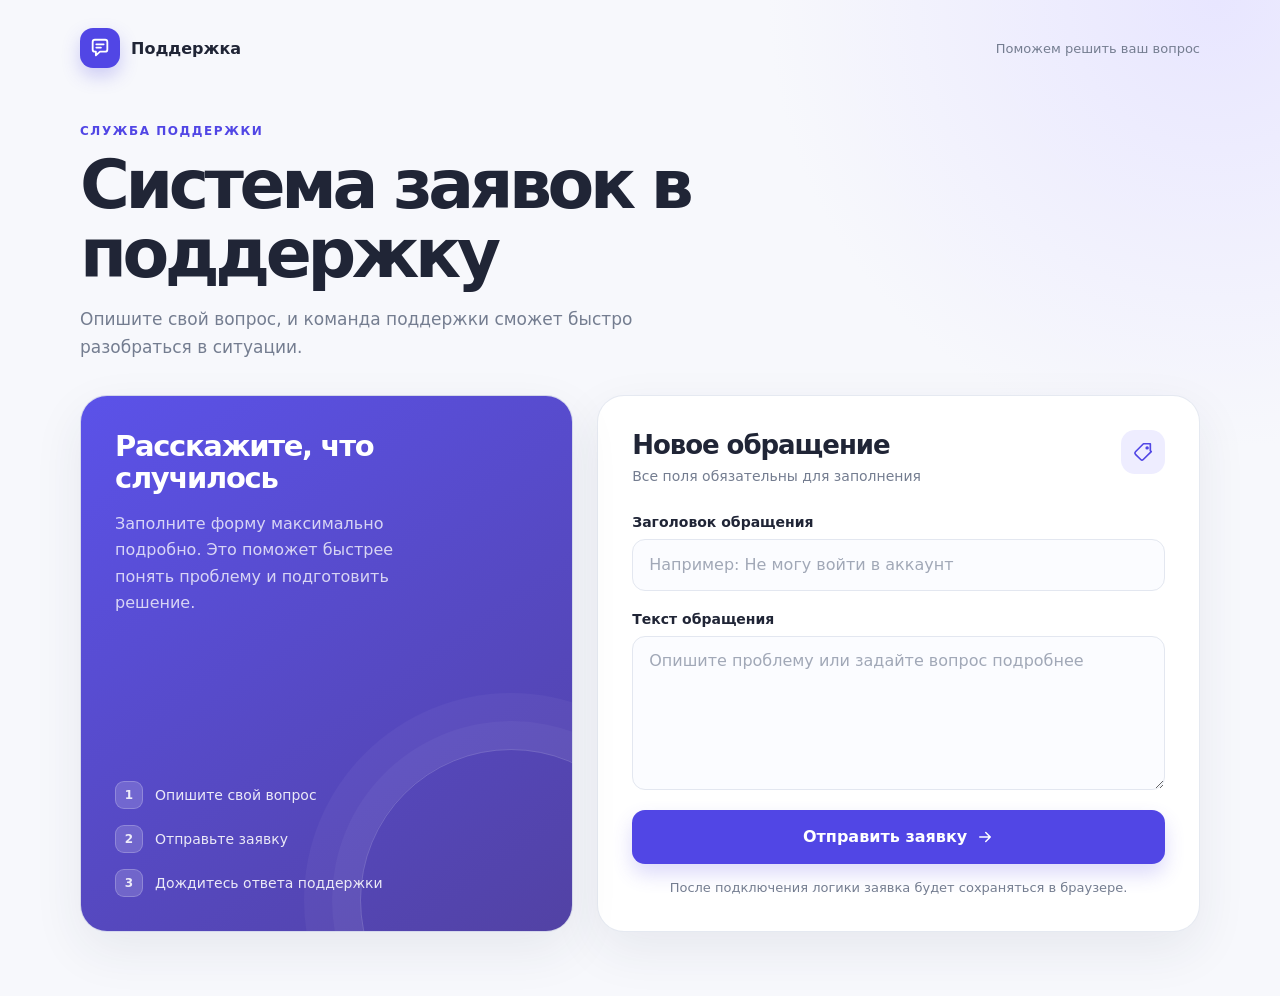
==== front/index.html @ a532d06b "front: main screen done" ====
<!doctype html>
<html lang="ru">
<head>
    <meta charset="UTF-8">
    <meta name="viewport" content="width=device-width, initial-scale=1.0">
    <meta name="theme-color" content="#f7f8fc">
    <link rel="stylesheet" href="css/style.css">
    <title>Система заявок в поддержку</title>
</head>
<body>
<div class="page">
    <header class="header">
        <a class="brand" href="#main-page" aria-label="Перейти на главную">
            <span class="brand-mark" aria-hidden="true">
                <svg viewBox="0 0 24 24" fill="none" stroke="currentColor" stroke-width="2" stroke-linecap="round" stroke-linejoin="round">
                    <path d="M4 5.5A2.5 2.5 0 0 1 6.5 3h11A2.5 2.5 0 0 1 20 5.5v8a2.5 2.5 0 0 1-2.5 2.5H12l-4.5 4v-4h-1A2.5 2.5 0 0 1 4 13.5v-8Z"></path>
                    <path d="M8 8h8M8 11.5h5"></path>
                </svg>
            </span>
            <span>Поддержка</span>
        </a>
        <span class="header-note">Поможем решить ваш вопрос</span>
    </header>

    <main id="main-page">
        <section aria-labelledby="page-title">
            <div class="hero">
                <p class="eyebrow">Служба поддержки</p>
                <h1 id="page-title">Система заявок в поддержку</h1>
                <p class="hero-description">Опишите свой вопрос, и команда поддержки сможет быстро разобраться в ситуации.</p>
            </div>

            <div class="client-grid">
                <aside class="info-panel">
                    <div>
                        <h2>Расскажите, что случилось</h2>
                        <p>Заполните форму максимально подробно. Это поможет быстрее понять проблему и подготовить решение.</p>
                    </div>
                    <div class="steps" aria-label="Порядок отправки обращения">
                        <div class="step"><span class="step-number">1</span><span>Опишите свой вопрос</span></div>
                        <div class="step"><span class="step-number">2</span><span>Отправьте заявку</span></div>
                        <div class="step"><span class="step-number">3</span><span>Дождитесь ответа поддержки</span></div>
                    </div>
                </aside>

                <section class="form-panel" aria-labelledby="form-title">
                    <div class="form-heading">
                        <div>
                            <h2 id="form-title">Новое обращение</h2>
                            <p>Все поля обязательны для заполнения</p>
                        </div>
                        <span class="form-icon" aria-hidden="true">
                            <svg viewBox="0 0 24 24" fill="none" stroke="currentColor" stroke-width="1.8" stroke-linecap="round" stroke-linejoin="round">
                                <path d="m21 11.5-8.7 8.7a2 2 0 0 1-2.8 0l-5.7-5.7a2 2 0 0 1 0-2.8L12.5 3H20v7.5Z"></path>
                                <circle cx="16.5" cy="7.5" r="1"></circle>
                            </svg>
                        </span>
                    </div>

                    <form id="ticket-form" action="#" method="post">
                        <div class="field">
                            <label for="ticket-title">Заголовок обращения</label>
                            <input id="ticket-title" name="title" type="text" maxlength="120" placeholder="Например: Не могу войти в аккаунт" autocomplete="off" required>
                        </div>

                        <div class="field">
                            <label for="ticket-description">Текст обращения</label>
                            <textarea id="ticket-description" name="description" maxlength="2000" placeholder="Опишите проблему или задайте вопрос подробнее" required></textarea>
                        </div>

                        <button class="primary-button" type="submit">
                            <span>Отправить заявку</span>
                            <svg viewBox="0 0 24 24" fill="none" stroke="currentColor" stroke-width="2" stroke-linecap="round" stroke-linejoin="round" aria-hidden="true">
                                <path d="m5 12 14 0M13 6l6 6-6 6"></path>
                            </svg>
                        </button>
                        <p class="form-note">После подключения логики заявка будет сохраняться в браузере.</p>
                    </form>
                </section>
            </div>
        </section>
    </main>
</div>
</body>
</html>
---- front/css/style.css ----
:root {
    --background: #f7f8fc;
    --surface: #ffffff;
    --text: #202536;
    --muted: #747d90;
    --border: #e3e7f0;
    --primary: #5146e5;
    --primary-dark: #4338ca;
    --shadow: 0 18px 50px rgba(44, 51, 78, 0.08);
}

* {
    box-sizing: border-box;
}

html {
    min-width: 320px;
    scroll-behavior: smooth;
}

body {
    min-height: 100vh;
    margin: 0;
    color: var(--text);
    background: radial-gradient(circle at 95% 0, #e8e6ff 0, transparent 28rem), var(--background);
    font-family: Inter, ui-sans-serif, system-ui, -apple-system, BlinkMacSystemFont, "Segoe UI", sans-serif;
}

button,
input,
textarea {
    font: inherit;
}

button {
    border: 0;
    cursor: pointer;
}

button:focus-visible,
input:focus-visible,
textarea:focus-visible {
    outline: 3px solid rgba(81, 70, 229, 0.24);
    outline-offset: 2px;
}

.page {
    width: min(1120px, calc(100% - 40px));
    min-height: 100vh;
    margin: 0 auto;
    padding: 28px 0 64px;
}

.header {
    display: flex;
    align-items: center;
    justify-content: space-between;
    gap: 20px;
    margin-bottom: 56px;
}

.brand {
    display: inline-flex;
    align-items: center;
    gap: 11px;
    color: var(--text);
    font-size: 16px;
    font-weight: 800;
    text-decoration: none;
}

.brand-mark {
    display: grid;
    width: 40px;
    height: 40px;
    place-items: center;
    color: #ffffff;
    background: var(--primary);
    border-radius: 13px;
    box-shadow: 0 8px 18px rgba(81, 70, 229, 0.25);
}

.brand-mark svg {
    width: 22px;
    height: 22px;
}

.header-note {
    color: var(--muted);
    font-size: 13px;
}

.hero {
    max-width: 760px;
    margin-bottom: 34px;
}

.eyebrow {
    margin: 0 0 12px;
    color: var(--primary);
    font-size: 12px;
    font-weight: 800;
    letter-spacing: 0.13em;
    text-transform: uppercase;
}

h1,
h2,
p {
    margin-top: 0;
}

.hero h1 {
    max-width: 720px;
    margin-bottom: 16px;
    font-size: clamp(38px, 6vw, 68px);
    line-height: 1.02;
    letter-spacing: -0.065em;
}

.hero-description {
    max-width: 610px;
    margin-bottom: 0;
    color: var(--muted);
    font-size: 17px;
    line-height: 1.65;
}

.client-grid {
    display: grid;
    grid-template-columns: minmax(0, 0.9fr) minmax(360px, 1.1fr);
    gap: 24px;
}

.info-panel,
.form-panel {
    background: var(--surface);
    border: 1px solid rgba(227, 231, 240, 0.9);
    border-radius: 27px;
    box-shadow: var(--shadow);
}

.info-panel {
    display: flex;
    min-height: 450px;
    flex-direction: column;
    justify-content: space-between;
    padding: 34px;
    color: #ffffff;
    background: linear-gradient(145deg, #5b52e9, #5242a4);
    overflow: hidden;
    position: relative;
}

.info-panel::after {
    position: absolute;
    right: -90px;
    bottom: -120px;
    width: 300px;
    height: 300px;
    border: 1px solid rgba(255, 255, 255, 0.18);
    border-radius: 50%;
    box-shadow: 0 0 0 28px rgba(255, 255, 255, 0.04), 0 0 0 56px rgba(255, 255, 255, 0.04);
    content: "";
}

.info-panel h2 {
    max-width: 330px;
    margin-bottom: 16px;
    font-size: 29px;
    line-height: 1.12;
    letter-spacing: -0.045em;
}

.info-panel p {
    max-width: 330px;
    margin-bottom: 0;
    color: rgba(255, 255, 255, 0.76);
    line-height: 1.65;
}

.steps {
    display: grid;
    gap: 16px;
    margin-top: 34px;
}

.step {
    display: flex;
    align-items: center;
    gap: 12px;
    color: rgba(255, 255, 255, 0.88);
    font-size: 14px;
}

.step-number {
    display: grid;
    flex: 0 0 28px;
    width: 28px;
    height: 28px;
    place-items: center;
    background: rgba(255, 255, 255, 0.16);
    border: 1px solid rgba(255, 255, 255, 0.22);
    border-radius: 9px;
    font-size: 12px;
    font-weight: 800;
}

.form-panel {
    padding: 34px;
}

.form-heading {
    display: flex;
    align-items: flex-start;
    justify-content: space-between;
    gap: 20px;
    margin-bottom: 30px;
}

.form-heading h2 {
    margin-bottom: 8px;
    font-size: 26px;
    letter-spacing: -0.04em;
}

.form-heading p {
    margin-bottom: 0;
    color: var(--muted);
    font-size: 14px;
}

.form-icon {
    display: grid;
    flex: 0 0 44px;
    width: 44px;
    height: 44px;
    place-items: center;
    color: var(--primary);
    background: #eeedff;
    border-radius: 14px;
}

.form-icon svg {
    width: 22px;
    height: 22px;
}

.field {
    display: grid;
    gap: 9px;
    margin-bottom: 20px;
}

.field label {
    font-size: 14px;
    font-weight: 700;
}

.field input,
.field textarea {
    width: 100%;
    color: var(--text);
    background: #fbfcff;
    border: 1px solid var(--border);
    border-radius: 13px;
    outline: none;
    transition: 0.16s ease;
}

.field input {
    height: 52px;
    padding: 0 16px;
}

.field textarea {
    min-height: 154px;
    padding: 14px 16px;
    resize: vertical;
}

.field input::placeholder,
.field textarea::placeholder {
    color: #a1a8b7;
}

.field input:hover,
.field textarea:hover,
.field input:focus,
.field textarea:focus {
    background: #ffffff;
    border-color: rgba(81, 70, 229, 0.65);
    box-shadow: 0 0 0 4px rgba(81, 70, 229, 0.08);
}

.primary-button {
    display: inline-flex;
    width: 100%;
    min-height: 54px;
    align-items: center;
    justify-content: center;
    gap: 9px;
    padding: 0 20px;
    color: #ffffff;
    background: var(--primary);
    border-radius: 13px;
    box-shadow: 0 10px 20px rgba(81, 70, 229, 0.2);
    font-weight: 800;
    transition: 0.16s ease;
}

.primary-button:hover {
    background: var(--primary-dark);
    transform: translateY(-1px);
}

.primary-button svg {
    width: 18px;
    height: 18px;
}

.form-note {
    margin: 14px 0 0;
    color: var(--muted);
    font-size: 13px;
    line-height: 1.5;
    text-align: center;
}

@media (max-width: 820px) {
    .header {
        margin-bottom: 38px;
    }

    .header-note {
        display: none;
    }

    .client-grid {
        grid-template-columns: 1fr;
    }

    .info-panel {
        min-height: 330px;
    }
}

@media (max-width: 560px) {
    .page {
        width: calc(100% - 28px);
        padding-top: 18px;
    }

    .brand {
        font-size: 14px;
    }

    .brand-mark {
        width: 36px;
        height: 36px;
        border-radius: 11px;
    }

    .hero {
        margin-bottom: 24px;
    }

    .hero h1 {
        font-size: 42px;
    }

    .hero-description {
        font-size: 15px;
    }

    .info-panel,
    .form-panel {
        padding: 24px;
        border-radius: 22px;
    }

    .form-heading {
        margin-bottom: 24px;
    }
}
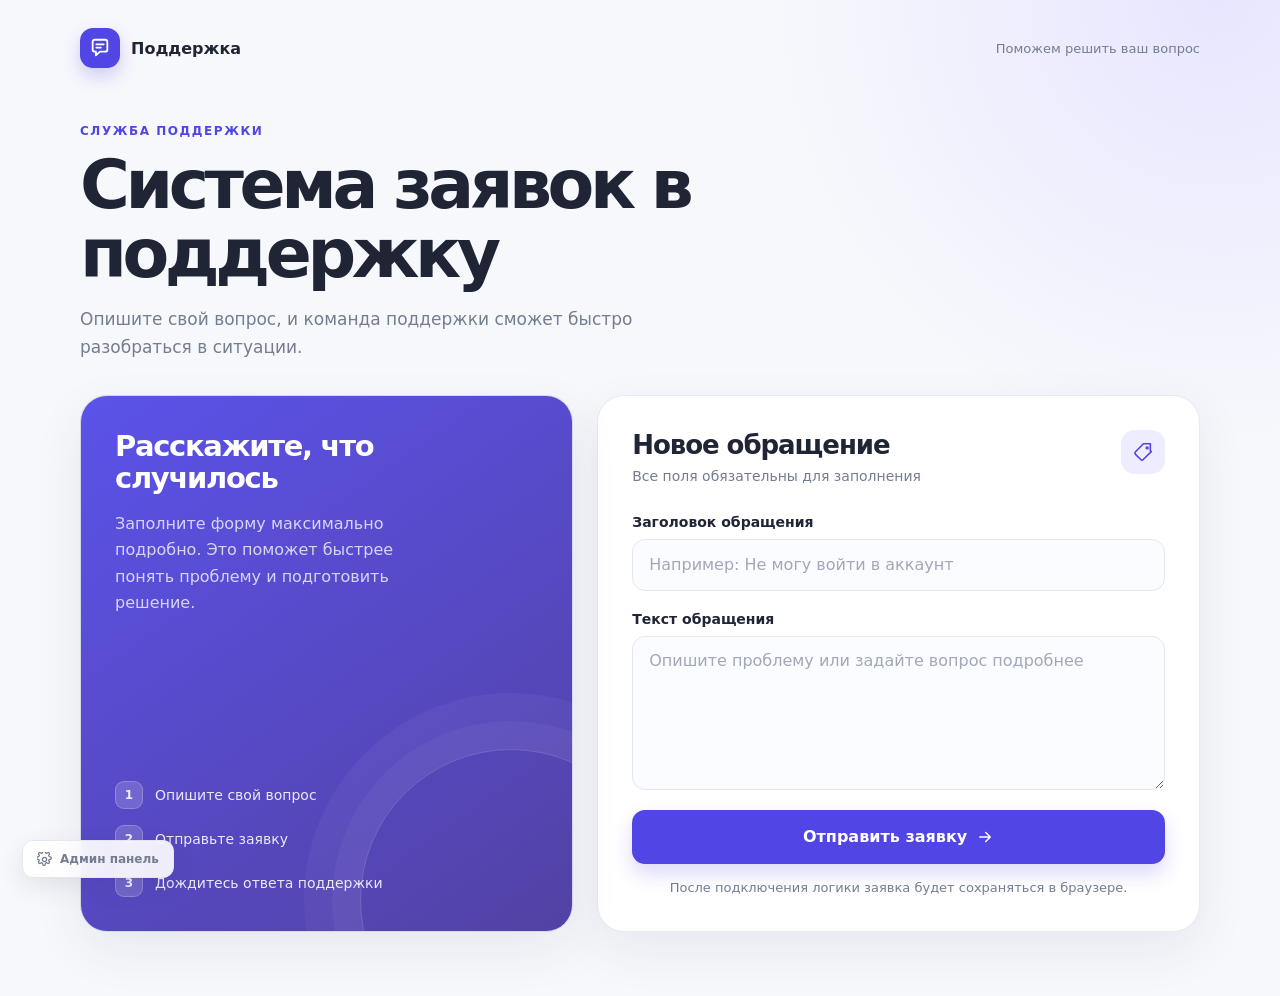
==== commit 5e025261: "front: admin-pannel button" ====
--- a/front/index.html
+++ b/front/index.html
@@ -80,6 +80,14 @@
             </div>
         </section>
     </main>
+
+    <a class="admin-button" href="admin.html" aria-label="Открыть админ-панель">
+        <svg viewBox="0 0 24 24" fill="none" stroke="currentColor" stroke-width="2" stroke-linecap="round" stroke-linejoin="round" aria-hidden="true">
+            <path d="M12 15.5a3.5 3.5 0 1 0 0-7 3.5 3.5 0 0 0 0 7Z"></path>
+            <path d="m19.4 15 .1.1a2 2 0 0 1-2.8 2.8l-.1-.1a2 2 0 0 0-3.4 1.4v.2a2 2 0 0 1-4 0v-.2a2 2 0 0 0-3.4-1.4l-.1.1a2 2 0 0 1-2.8-2.8l.1-.1a2 2 0 0 0-1.4-3.4h-.2a2 2 0 0 1 0-4h.2a2 2 0 0 0 1.4-3.4l-.1-.1a2 2 0 0 1 2.8-2.8l.1.1a2 2 0 0 0 3.4-1.4v-.2a2 2 0 0 1 4 0v.2a2 2 0 0 0 3.4 1.4l.1-.1a2 2 0 0 1 2.8 2.8l-.1.1a2 2 0 0 0 1.4 3.4h.2a2 2 0 0 1 0 4h-.2a2 2 0 0 0-1.4 3.4Z"></path>
+        </svg>
+        <span>Админ панель</span>
+    </a>
 </div>
 </body>
 </html>
--- a/front/css/style.css
+++ b/front/css/style.css
@@ -327,6 +327,39 @@
     text-align: center;
 }
 
+.admin-button {
+    position: fixed;
+    bottom: 22px;
+    left: 22px;
+    z-index: 5;
+    display: inline-flex;
+    min-height: 38px;
+    align-items: center;
+    gap: 8px;
+    padding: 0 14px;
+    color: var(--muted);
+    background: rgba(255, 255, 255, 0.9);
+    border: 1px solid var(--border);
+    border-radius: 11px;
+    box-shadow: 0 8px 24px rgba(44, 51, 78, 0.1);
+    backdrop-filter: blur(12px);
+    font-size: 12px;
+    font-weight: 700;
+    text-decoration: none;
+    transition: 0.16s ease;
+}
+
+.admin-button svg {
+    width: 15px;
+    height: 15px;
+}
+
+.admin-button:hover {
+    color: var(--primary);
+    border-color: rgba(81, 70, 229, 0.3);
+    transform: translateY(-1px);
+}
+
 @media (max-width: 820px) {
     .header {
         margin-bottom: 38px;
@@ -382,4 +415,9 @@
     .form-heading {
         margin-bottom: 24px;
     }
-}+
+    .admin-button {
+        bottom: 14px;
+        left: 14px;
+    }
+}
